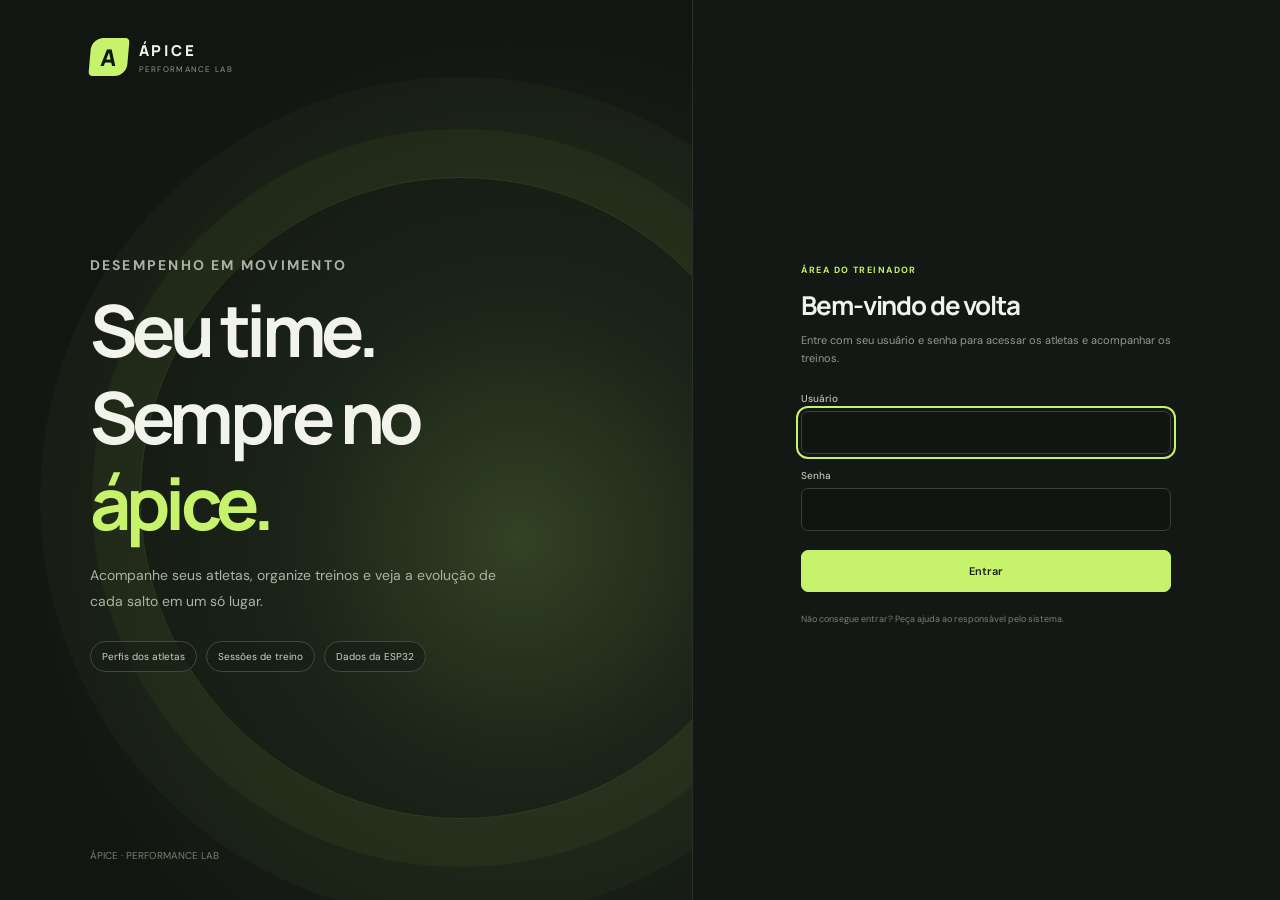
==== front-end/login.html @ beff0e87 "desenvolvimento do front end do projeto" ====
<!doctype html>
<html lang="pt-BR">
  <head>
    <meta charset="utf-8">
    <meta name="viewport" content="width=device-width, initial-scale=1">
    <meta name="theme-color" content="#101310">
    <meta name="description" content="Acesse a plataforma Ápice para acompanhar o desempenho dos atletas.">
    <title>Entrar — Ápice</title>
    <link rel="preconnect" href="https://fonts.googleapis.com">
    <link rel="preconnect" href="https://fonts.gstatic.com" crossorigin>
    <link href="https://fonts.googleapis.com/css2?family=DM+Sans:wght@400;500;600;700&family=Manrope:wght@400;500;600;700;800&display=swap" rel="stylesheet">
    <link rel="stylesheet" href="assets/css/styles.css">
    <script src="assets/js/login.js" defer></script>
  </head>
  <body>
    <main class="login-page">
      <section class="login-story" aria-label="Sobre a plataforma Ápice">
        <a class="brand" href="index.html" aria-label="Ápice"><span class="brand-mark" aria-hidden="true">A</span><span class="brand-copy"><strong>ÁPICE</strong><small>PERFORMANCE LAB</small></span></a>
        <div class="login-story-copy">
          <p class="eyebrow">DESEMPENHO EM MOVIMENTO</p>
          <h1>Seu time.<br>Sempre no <span>ápice.</span></h1>
          <p>Acompanhe seus atletas, organize treinos e veja a evolução de cada salto em um só lugar.</p>
          <div class="login-highlights"><span>Perfis dos atletas</span><span>Sessões de treino</span><span>Dados da ESP32</span></div>
        </div>
        <div class="login-footer">ÁPICE · PERFORMANCE LAB</div>
      </section>
      <section class="login-panel">
        <div class="login-card">
          <a class="brand login-mobile-brand" href="index.html" aria-label="Ápice"><span class="brand-mark" aria-hidden="true">A</span><span class="brand-copy"><strong>ÁPICE</strong><small>PERFORMANCE LAB</small></span></a>
          <p class="eyebrow">ÁREA DO TREINADOR</p>
          <h2>Bem-vindo de volta</h2>
          <p class="login-description">Entre com seu usuário e senha para acessar os atletas e acompanhar os treinos.</p>
          <form id="login-form" class="login-form">
            <div class="field"><label for="username">Usuário</label><input id="username" name="username" type="text" autocomplete="username" required autofocus></div>
            <div class="field"><label for="password">Senha</label><input id="password" name="password" type="password" autocomplete="current-password" required></div>
            <button id="login-submit" class="button primary" type="submit">Entrar</button>
          </form>
          <div id="login-message" class="login-message" role="alert" aria-live="assertive"></div>
          <p class="login-help">Não consegue entrar? Peça ajuda ao responsável pelo sistema.</p>
        </div>
      </section>
    </main>
  </body>
</html>
---- front-end/assets/css/styles.css ----
:root {
  color-scheme: dark;
  --bg: #101310;
  --panel: #171b17;
  --panel-soft: #1c211c;
  --panel-raised: #202620;
  --line: #2b322b;
  --text: #f2f4ec;
  --muted: #929a8d;
  --subtle: #626b60;
  --lime: #c6f36b;
  --lime-dark: #91bc3e;
  --orange: #f0a16a;
  --red: #f17f78;
  --green: #a8db72;
  font-family: "DM Sans", sans-serif;
  font-synthesis: none;
  text-rendering: optimizeLegibility;
}

* { box-sizing: border-box; }
body { margin: 0; min-width: 320px; min-height: 100vh; color: var(--text); background: var(--bg); }
button, input, select, textarea { font: inherit; }
button { color: inherit; }
button:focus-visible, a:focus-visible, input:focus-visible, select:focus-visible, textarea:focus-visible { outline: 2px solid var(--lime); outline-offset: 3px; }
.app-shell { min-height: 100vh; }
.sidebar { width: 244px; position: fixed; inset: 0 auto 0 0; z-index: 5; display: flex; flex-direction: column; padding: 27px 17px 17px; background: #141714; border-right: 1px solid #242a24; }
.brand { display: flex; align-items: center; gap: 11px; padding: 0 9px; color: inherit; text-decoration: none; }
.brand-mark { display: grid; width: 38px; height: 38px; place-items: center; color: #11160c; background: var(--lime); border-radius: 12px 4px 12px 4px; font-family: Manrope, sans-serif; font-size: 23px; font-weight: 800; transform: skew(-5deg); }
.brand-copy { display: grid; gap: 3px; }
.brand-copy strong { font: 800 15px Manrope, sans-serif; letter-spacing: .19em; }
.brand-copy small { color: var(--muted); font-size: 8px; letter-spacing: .16em; }
.nav-caption { margin: 49px 9px 13px; color: #626b60; font-size: 9px; font-weight: 700; letter-spacing: .17em; }
.main-nav { display: grid; gap: 5px; }
.nav-link { display: flex; align-items: center; gap: 12px; width: 100%; padding: 11px 11px; color: #aab1a4; border: 1px solid transparent; border-radius: 8px; background: transparent; text-align: left; font-size: 12px; text-decoration: none; cursor: pointer; transition: .18s ease; }
.nav-link:hover { color: var(--text); background: #1d221d; }
.nav-link.active { color: var(--lime); border-color: #333d2b; background: #22291e; }
.nav-icon { width: 18px; color: var(--muted); font-size: 17px; text-align: center; }
.nav-link.active .nav-icon { color: var(--lime); }
.nav-count { margin-left: auto; padding: 2px 7px; color: #aeb6a6; border-radius: 99px; background: #292f29; font-size: 10px; }
.nav-live-dot { width: 6px; height: 6px; margin-left: auto; border-radius: 50%; background: #6c7669; }
.nav-live-dot.live { background: var(--lime); box-shadow: 0 0 9px #c6f36b88; }
.sidebar-bottom { margin-top: auto; }
.device-card { padding: 13px; border: 1px solid #2c332b; border-radius: 10px; background: #191e19; }
.device-card-top { display: flex; align-items: center; justify-content: space-between; margin-bottom: 10px; }
.device-icon { display: grid; width: 27px; height: 27px; place-items: center; color: var(--lime); border-radius: 7px; background: #2b3524; font-size: 19px; }
.device-card strong { display: block; font-size: 11px; font-weight: 600; }
.device-card > span { display: block; margin-top: 4px; color: var(--muted); font-size: 10px; }
.status-dot { display: inline-block; width: 7px; height: 7px; flex: 0 0 7px; border-radius: 50%; background: #74806d; }
.status-dot.online { background: var(--lime); box-shadow: 0 0 8px #c6f36b77; }
.status-dot.error { background: var(--red); }
.text-button { display: flex; justify-content: space-between; width: 100%; margin-top: 12px; padding: 9px 0 0; color: #bdc5b5; border: 0; border-top: 1px solid #2c332b; background: transparent; font-size: 10px; cursor: pointer; }
.text-button:hover { color: var(--lime); }
.sidebar-foot { display: flex; justify-content: space-between; margin: 15px 5px 0; color: #596156; font-size: 9px; letter-spacing: .08em; }
.main-area { min-height: 100vh; margin-left: 244px; }
.topbar { display: flex; align-items: center; justify-content: space-between; height: 66px; padding: 0 38px; border-bottom: 1px solid #242a24; background: #121512; }
.breadcrumbs { display: flex; align-items: center; gap: 10px; font-size: 10px; }
.breadcrumbs > span:first-child { color: #747c70; font-size: 9px; letter-spacing: .16em; }
.crumb-separator { color: #535b50; }
.breadcrumbs strong { color: #dce1d6; font-weight: 500; }
.topbar-actions { display: flex; align-items: center; gap: 16px; }
.sync-label { display: flex; align-items: center; gap: 8px; color: var(--muted); font-size: 10px; }
.icon-button, .avatar-button { display: grid; place-items: center; border: 1px solid #303730; background: #1b201b; cursor: pointer; }
.icon-button { width: 30px; height: 30px; border-radius: 8px; color: #d0d7c8; font-size: 17px; }
.icon-button:hover { color: var(--lime); border-color: #657a45; }
.avatar-button { width: 30px; height: 30px; border-radius: 50%; color: #d9efae; background: #39472b; font-size: 11px; font-weight: 700; }
.page-content { max-width: 1500px; margin: 0 auto; padding: 33px 38px 55px; }
.page-heading { display: flex; align-items: flex-end; justify-content: space-between; gap: 20px; margin-bottom: 25px; }
.eyebrow { margin: 0 0 9px; color: var(--lime); font-size: 9px; font-weight: 700; letter-spacing: .16em; text-transform: uppercase; }
h1, h2, h3, p { margin-top: 0; }
h1 { margin-bottom: 7px; font: 700 clamp(23px, 3vw, 31px)/1.2 Manrope, sans-serif; letter-spacing: -.045em; }
.page-description { margin-bottom: 0; color: var(--muted); font-size: 12px; line-height: 1.6; }
.heading-actions { display: flex; align-items: center; gap: 8px; }
.button { display: inline-flex; align-items: center; justify-content: center; gap: 7px; min-height: 36px; padding: 0 13px; border: 1px solid #3a4337; border-radius: 7px; background: #202620; color: #d9dfd2; font-size: 11px; font-weight: 600; cursor: pointer; transition: .18s ease; white-space: nowrap; }
.button:hover { border-color: #61714e; background: #272f25; }
.button.primary { border-color: var(--lime); background: var(--lime); color: #1a2112; }
.button.primary:hover { border-color: #d6ff89; background: #d6ff89; }
.button.danger { color: var(--red); border-color: #553632; background: #2d211f; }
.button.ghost { color: #b5bdb0; background: transparent; border-color: #343c33; }
.button.small { min-height: 29px; padding: 0 9px; font-size: 10px; }
.metrics-grid { display: grid; grid-template-columns: repeat(4, minmax(0, 1fr)); gap: 12px; margin-bottom: 14px; }
.metric-card, .panel { border: 1px solid var(--line); border-radius: 10px; background: var(--panel); }
.metric-card { min-height: 117px; padding: 15px 16px; }
.metric-top { display: flex; align-items: center; justify-content: space-between; color: #aab2a4; font-size: 10px; }
.metric-icon { display: grid; width: 26px; height: 26px; place-items: center; border-radius: 7px; color: var(--lime); background: #293322; font-size: 15px; }
.metric-value { display: flex; align-items: baseline; gap: 6px; margin-top: 13px; font: 700 25px Manrope, sans-serif; letter-spacing: -.05em; }
.metric-value small { color: var(--muted); font: 500 10px "DM Sans", sans-serif; letter-spacing: 0; }
.metric-note { margin-top: 3px; color: #778171; font-size: 9px; }
.dashboard-grid { display: grid; grid-template-columns: minmax(0, 1.55fr) minmax(260px, .9fr); gap: 14px; }
.panel { overflow: hidden; }
.panel-header { display: flex; align-items: center; justify-content: space-between; gap: 12px; min-height: 57px; padding: 0 17px; border-bottom: 1px solid #2b322b; }
.panel-title { margin: 0; font: 600 12px Manrope, sans-serif; }
.panel-subtitle { margin: 4px 0 0; color: var(--muted); font-size: 9px; }
.panel-body { padding: 15px 17px; }
.chart-summary { display: flex; align-items: baseline; gap: 7px; padding: 14px 17px 0; }
.chart-summary strong { font: 700 22px Manrope, sans-serif; }
.chart-summary span { color: var(--muted); font-size: 10px; }
.chart-wrap { height: 204px; padding: 3px 12px 12px; }
.chart-wrap svg { width: 100%; height: 100%; overflow: visible; }
.chart-gridline { stroke: #303830; stroke-width: 1; stroke-dasharray: 3 5; }
.chart-label { fill: #788172; font: 9px "DM Sans", sans-serif; }
.chart-line { fill: none; stroke: var(--lime); stroke-width: 2.4; stroke-linecap: round; stroke-linejoin: round; }
.chart-area { fill: url(#chart-fill); }
.chart-point { fill: var(--lime); stroke: #1b2217; stroke-width: 2; }
.chart-empty { display: grid; height: 100%; place-items: center; color: var(--muted); font-size: 11px; }
.recent-list { display: grid; }
.recent-item { display: grid; grid-template-columns: 33px 1fr auto; align-items: center; gap: 10px; padding: 12px 0; border-bottom: 1px solid #282e28; }
.recent-item:last-child { border-bottom: 0; }
.recent-mark { display: grid; width: 31px; height: 31px; place-items: center; color: var(--lime); border-radius: 8px; background: #293322; font-size: 14px; }
.recent-name { overflow: hidden; color: #e3e8dc; font-size: 10px; font-weight: 600; text-overflow: ellipsis; white-space: nowrap; }
.recent-meta { margin-top: 4px; color: var(--muted); font-size: 9px; }
.recent-score { color: var(--lime); font: 600 11px Manrope, sans-serif; white-space: nowrap; }
.section-row { display: flex; align-items: center; justify-content: space-between; margin: 24px 0 12px; }
.section-row h2 { margin: 0; font: 600 14px Manrope, sans-serif; }
.section-row a, .inline-link { color: var(--lime); font-size: 10px; text-decoration: none; cursor: pointer; }
.athlete-cards { display: grid; grid-template-columns: repeat(3, minmax(0, 1fr)); gap: 12px; }
.athlete-card { display: block; padding: 14px; color: inherit; border: 1px solid var(--line); border-radius: 9px; background: var(--panel); cursor: pointer; text-decoration: none; transition: .18s ease; }
.athlete-card:hover { border-color: #566846; transform: translateY(-2px); }
.athlete-card-top { display: flex; align-items: center; gap: 10px; }
.athlete-avatar { display: grid; width: 35px; height: 35px; flex: 0 0 35px; place-items: center; border-radius: 50%; color: #d5eca6; background: #36452c; font: 700 12px Manrope, sans-serif; }
.athlete-name { overflow: hidden; margin: 0; font-size: 11px; font-weight: 600; text-overflow: ellipsis; white-space: nowrap; }
.athlete-meta { margin: 4px 0 0; color: var(--muted); font-size: 9px; }
.athlete-stats { display: flex; justify-content: space-between; margin-top: 14px; padding-top: 12px; border-top: 1px solid #2b322b; color: var(--muted); font-size: 9px; }
.athlete-stats strong { color: #e2e8da; font-size: 10px; font-weight: 600; }
.table-tools { display: flex; align-items: center; gap: 8px; }
.search-input, .select-input { min-height: 34px; padding: 0 10px; color: var(--text); border: 1px solid #343c33; border-radius: 7px; background: #1a1f1a; font-size: 10px; }
.search-input { width: 190px; }
.select-input { max-width: 190px; }
.table-wrap { overflow-x: auto; }
table { width: 100%; border-collapse: collapse; text-align: left; }
th { padding: 11px 14px; color: #778171; border-bottom: 1px solid #303730; font-size: 9px; font-weight: 600; letter-spacing: .05em; text-transform: uppercase; white-space: nowrap; }
td { padding: 12px 14px; color: #d8ded1; border-bottom: 1px solid #282e28; font-size: 10px; vertical-align: middle; }
tbody tr:last-child td { border-bottom: 0; }
tbody tr:hover { background: #1b201b; }
.table-name { display: flex; align-items: center; gap: 9px; min-width: 155px; }
.table-avatar { display: grid; width: 27px; height: 27px; flex: 0 0 27px; place-items: center; border-radius: 50%; color: #d5eca6; background: #36452c; font-size: 9px; font-weight: 700; }
.table-secondary { margin-top: 3px; color: var(--muted); font-size: 9px; }
.table-actions { display: flex; gap: 5px; }
.empty-state { display: grid; min-height: 165px; place-items: center; padding: 28px; color: var(--muted); text-align: center; font-size: 11px; }
.empty-state strong { display: block; margin-bottom: 6px; color: #dce2d6; font: 600 13px Manrope, sans-serif; }
.empty-state > div { max-width: 320px; line-height: 1.65; }
.capture-badge, .state-badge { display: inline-flex; align-items: center; gap: 6px; padding: 5px 7px; border-radius: 99px; font-size: 9px; white-space: nowrap; }
.capture-badge { color: #d4eaa9; background: #283323; }
.state-badge { color: #d4eaa9; background: #283323; }
.capture-badge .status-dot { width: 5px; height: 5px; flex-basis: 5px; background: var(--lime); }
.profile-hero { display: flex; align-items: center; gap: 15px; padding: 19px; border: 1px solid var(--line); border-radius: 10px; background: radial-gradient(ellipse at 0 0, #2a3524 0, #191e19 48%); }
.profile-hero .athlete-avatar { width: 54px; height: 54px; flex-basis: 54px; font-size: 17px; }
.profile-info { flex: 1; min-width: 0; }
.profile-info h2 { margin: 0 0 5px; font: 700 18px Manrope, sans-serif; }
.profile-info p { margin: 0; color: var(--muted); font-size: 10px; }
.profile-facts { display: flex; gap: 18px; margin-left: auto; }
.profile-fact { display: grid; gap: 5px; }
.profile-fact span { color: var(--muted); font-size: 9px; }
.profile-fact strong { font-size: 11px; font-weight: 600; }
.profile-metrics { margin-top: 13px; }
.modal { width: min(500px, calc(100vw - 28px)); max-width: none; max-height: min(90vh, 760px); padding: 0; overflow: auto; color: var(--text); border: 1px solid #394238; border-radius: 12px; background: #171c17; box-shadow: 0 24px 80px #000a; }
.modal::backdrop { background: #070a07bb; backdrop-filter: blur(4px); }
.modal form { margin: 0; }
.modal-head { display: flex; align-items: flex-start; justify-content: space-between; gap: 16px; padding: 19px 21px 15px; border-bottom: 1px solid #2b322b; }
.modal-head h2 { margin: 0 0 5px; font: 650 16px Manrope, sans-serif; }
.modal-head p { margin: 0; color: var(--muted); font-size: 10px; line-height: 1.5; }
.modal-close { display: grid; width: 27px; height: 27px; flex: 0 0 27px; place-items: center; color: var(--muted); border: 1px solid #343c33; border-radius: 7px; background: transparent; cursor: pointer; }
.modal-fields { display: grid; grid-template-columns: 1fr 1fr; gap: 12px; padding: 17px 21px; }
.field { display: grid; gap: 6px; }
.field.full { grid-column: 1 / -1; }
.field label { color: #bbc3b5; font-size: 10px; font-weight: 500; }
.field input, .field select, .field textarea { width: 100%; min-height: 36px; padding: 8px 10px; color: var(--text); border: 1px solid #394138; border-radius: 7px; background: #111511; font-size: 11px; }
.field textarea { min-height: 73px; resize: vertical; }
.field-hint { color: #798273; font-size: 9px; line-height: 1.45; }
.modal-actions { display: flex; justify-content: flex-end; gap: 8px; padding: 13px 21px 17px; border-top: 1px solid #2b322b; }
.notice-region:empty { display: none; }
.notice { display: flex; justify-content: space-between; gap: 15px; margin-bottom: 16px; padding: 11px 13px; border: 1px solid #59483a; border-radius: 8px; background: #2a211a; color: #f1c39d; font-size: 10px; line-height: 1.5; }
.notice button { flex: 0 0 auto; padding: 0; color: #f3c49f; border: 0; background: transparent; cursor: pointer; font-size: 10px; text-decoration: underline; }
.toast-region { position: fixed; right: 22px; bottom: 20px; z-index: 20; display: grid; gap: 8px; }
.toast { max-width: min(380px, calc(100vw - 36px)); padding: 12px 15px; color: #ecf4e2; border: 1px solid #46583a; border-radius: 8px; background: #20291b; box-shadow: 0 8px 30px #0007; font-size: 11px; animation: toast-in .2s ease-out; }
.toast.error { color: #ffd1cd; border-color: #68413d; background: #30201f; }
@keyframes toast-in { from { opacity: 0; transform: translateY(8px); } to { opacity: 1; transform: translateY(0); } }
.loading { display: flex; align-items: center; gap: 9px; min-height: 150px; justify-content: center; color: var(--muted); font-size: 11px; }
.loading::before { width: 12px; height: 12px; border: 2px solid #47513f; border-top-color: var(--lime); border-radius: 50%; content: ""; animation: spin .7s linear infinite; }
@keyframes spin { to { transform: rotate(360deg); } }
.muted { color: var(--muted); }
.login-page { display: grid; min-height: 100vh; grid-template-columns: minmax(0, 1fr) minmax(360px, .85fr); background: var(--bg); }
.login-story { position: relative; display: flex; min-height: 100vh; flex-direction: column; justify-content: space-between; overflow: hidden; padding: 38px clamp(30px, 7vw, 100px); background: radial-gradient(ellipse at 75% 60%, #334124 0, #1b2418 31%, #121612 69%); }
.login-story::after { position: absolute; right: -90px; bottom: 9%; width: min(54vw, 640px); aspect-ratio: 1; border: 1px solid #c6f36b20; border-radius: 50%; box-shadow: 0 0 0 48px #c6f36b0a, 0 0 0 100px #c6f36b07; content: ""; pointer-events: none; }
.login-story .brand { position: relative; z-index: 1; padding: 0; }
.login-story-copy { position: relative; z-index: 1; max-width: 560px; margin: auto 0; padding: 60px 0; }
.login-story-copy h1 { max-width: 540px; margin-bottom: 17px; font-size: clamp(38px, 6vw, 72px); letter-spacing: -.065em; }
.login-story-copy h1 span { color: var(--lime); }
.login-story-copy p { max-width: 410px; color: #abb3a4; font-size: 14px; line-height: 1.8; }
.login-highlights { display: flex; flex-wrap: wrap; gap: 9px; margin-top: 27px; }
.login-highlights span { padding: 8px 11px; color: #cbd3c3; border: 1px solid #414b39; border-radius: 99px; background: #171e16a8; font-size: 10px; }
.login-footer { position: relative; z-index: 1; color: #75806e; font-size: 10px; }
.login-panel { display: grid; min-height: 100vh; place-items: center; padding: 36px; border-left: 1px solid #293029; background: #141814; }
.login-card { width: min(100%, 370px); }
.login-mobile-brand { display: none; margin-bottom: 44px; }
.login-card .eyebrow { margin-bottom: 11px; }
.login-card h2 { margin-bottom: 8px; font: 700 26px Manrope, sans-serif; letter-spacing: -.045em; }
.login-description { margin-bottom: 25px; color: var(--muted); font-size: 11px; line-height: 1.65; }
.login-form { display: grid; gap: 15px; }
.login-form .field input { min-height: 43px; font-size: 12px; }
.login-form .button { min-height: 42px; margin-top: 4px; }
.login-message { display: none; margin-top: 15px; padding: 11px 12px; border: 1px solid #68413d; border-radius: 7px; background: #30201f; color: #ffd1cd; font-size: 10px; line-height: 1.55; }
.login-message.visible { display: block; }
.login-help { margin-top: 20px; color: #788272; font-size: 9px; line-height: 1.6; }
@media (max-width: 760px) {
  .login-page { grid-template-columns: 1fr; }
  .login-story { display: none; }
  .login-panel { min-height: 100vh; padding: 30px 24px; border-left: 0; }
  .login-mobile-brand { display: flex; }
}

@media (max-width: 1000px) {
  .sidebar { width: 205px; }
  .main-area { margin-left: 205px; }
  .topbar { padding: 0 25px; }
  .page-content { padding: 28px 25px 45px; }
  .metrics-grid { grid-template-columns: repeat(2, minmax(0, 1fr)); }
  .dashboard-grid { grid-template-columns: minmax(0, 1.2fr) minmax(230px, .8fr); }
  .athlete-cards { grid-template-columns: repeat(2, minmax(0, 1fr)); }
}
@media (max-width: 760px) {
  .sidebar { position: static; width: auto; height: auto; padding: 13px 15px 9px; border-right: 0; border-bottom: 1px solid #242a24; }
  .brand { padding: 0 3px; }
  .brand-mark { width: 33px; height: 33px; font-size: 20px; }
  .nav-caption, .sidebar-bottom { display: none; }
  .main-nav { display: flex; gap: 3px; margin-top: 13px; overflow-x: auto; scrollbar-width: none; }
  .main-nav::-webkit-scrollbar { display: none; }
  .nav-link { width: auto; flex: 0 0 auto; gap: 7px; padding: 8px 10px; font-size: 10px; }
  .nav-icon { width: auto; font-size: 14px; }
  .nav-count, .nav-live-dot { display: none; }
  .main-area { margin-left: 0; }
  .topbar { height: 50px; padding: 0 16px; }
  .topbar-actions { gap: 10px; }
  .sync-label { font-size: 9px; }
  .page-content { padding: 24px 16px 35px; }
  .dashboard-grid { grid-template-columns: 1fr; }
  .page-heading { align-items: flex-start; flex-direction: column; gap: 13px; }
  .heading-actions { flex-wrap: wrap; }
  .profile-hero { align-items: flex-start; flex-wrap: wrap; }
  .profile-facts { width: 100%; margin-left: 69px; }
}
@media (max-width: 480px) {
  .metrics-grid { gap: 8px; }
  .metric-card { min-height: 108px; padding: 12px; }
  .metric-value { font-size: 22px; }
  .athlete-cards { grid-template-columns: 1fr; }
  .table-tools { align-items: stretch; flex-direction: column; width: 100%; }
  .search-input, .select-input { width: 100%; max-width: none; }
  .page-heading .heading-actions { width: 100%; }
  .modal-fields { grid-template-columns: 1fr; }
  .field.full { grid-column: auto; }
  .profile-facts { gap: 12px; margin-left: 0; }
}
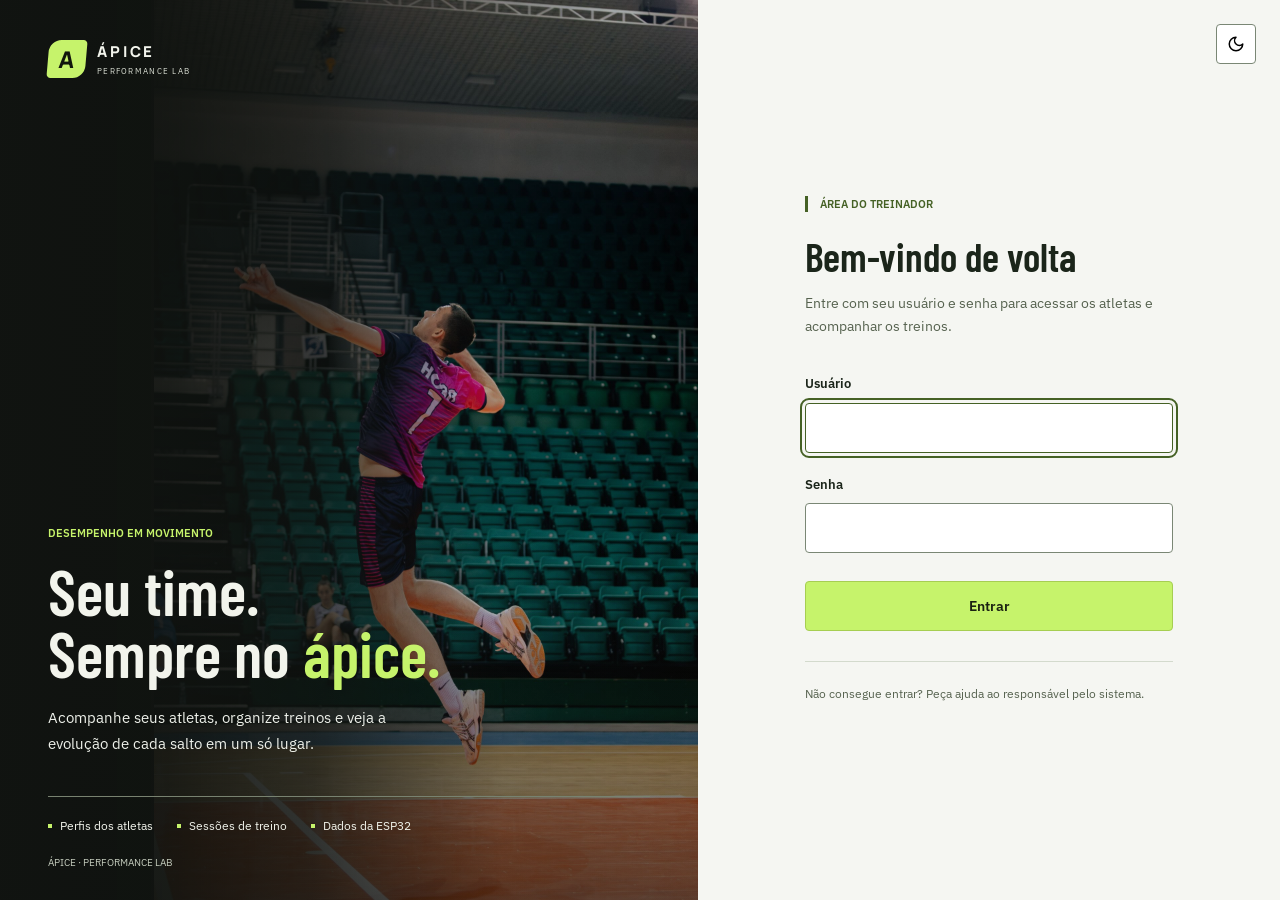
==== commit cf49d6aa: "alterações no visual do site e modo claro/escuro" ====
--- a/front-end/login.html
+++ b/front-end/login.html
@@ -8,30 +8,35 @@
     <title>Entrar — Ápice</title>
     <link rel="preconnect" href="https://fonts.googleapis.com">
     <link rel="preconnect" href="https://fonts.gstatic.com" crossorigin>
-    <link href="https://fonts.googleapis.com/css2?family=DM+Sans:wght@400;500;600;700&family=Manrope:wght@400;500;600;700;800&display=swap" rel="stylesheet">
+    <link href="https://fonts.googleapis.com/css2?family=Barlow+Condensed:wght@500;600;700&family=IBM+Plex+Sans:wght@400;500;600;700&family=Manrope:wght@800&display=swap" rel="stylesheet">
+    <script src="assets/js/theme.js"></script>
     <link rel="stylesheet" href="assets/css/styles.css">
     <script src="assets/js/login.js" defer></script>
   </head>
   <body>
     <main class="login-page">
       <section class="login-story" aria-label="Sobre a plataforma Ápice">
+        <img class="login-photo" src="assets/images/treino-volei.jpg" alt="" fetchpriority="high" width="1800" height="2700">
         <a class="brand" href="index.html" aria-label="Ápice"><span class="brand-mark" aria-hidden="true">A</span><span class="brand-copy"><strong>ÁPICE</strong><small>PERFORMANCE LAB</small></span></a>
         <div class="login-story-copy">
           <p class="eyebrow">DESEMPENHO EM MOVIMENTO</p>
           <h1>Seu time.<br>Sempre no <span>ápice.</span></h1>
           <p>Acompanhe seus atletas, organize treinos e veja a evolução de cada salto em um só lugar.</p>
-          <div class="login-highlights"><span>Perfis dos atletas</span><span>Sessões de treino</span><span>Dados da ESP32</span></div>
         </div>
-        <div class="login-footer">ÁPICE · PERFORMANCE LAB</div>
+        <footer class="login-story-footer">
+          <ul class="login-highlights" aria-label="Recursos da plataforma">
+            <li>Perfis dos atletas</li><li>Sessões de treino</li><li>Dados da ESP32</li>
+          </ul>
+          <p class="login-footer">ÁPICE · PERFORMANCE LAB</p>
+        </footer>
       </section>
-      <section class="login-panel">
+      <section class="login-panel" aria-labelledby="login-heading">
         <div class="login-card">
-          <a class="brand login-mobile-brand" href="index.html" aria-label="Ápice"><span class="brand-mark" aria-hidden="true">A</span><span class="brand-copy"><strong>ÁPICE</strong><small>PERFORMANCE LAB</small></span></a>
           <p class="eyebrow">ÁREA DO TREINADOR</p>
-          <h2>Bem-vindo de volta</h2>
+          <h2 id="login-heading">Bem-vindo de volta</h2>
           <p class="login-description">Entre com seu usuário e senha para acessar os atletas e acompanhar os treinos.</p>
-          <form id="login-form" class="login-form">
-            <div class="field"><label for="username">Usuário</label><input id="username" name="username" type="text" autocomplete="username" required autofocus></div>
+          <form id="login-form" class="login-form" aria-describedby="login-message">
+            <div class="field"><label for="username">Usuário</label><input id="username" name="username" type="text" autocomplete="username" autocapitalize="none" spellcheck="false" required autofocus></div>
             <div class="field"><label for="password">Senha</label><input id="password" name="password" type="password" autocomplete="current-password" required></div>
             <button id="login-submit" class="button primary" type="submit">Entrar</button>
           </form>
--- a/front-end/assets/css/styles.css
+++ b/front-end/assets/css/styles.css
@@ -1,253 +1,398 @@
 :root {
+  color-scheme: light;
+  --bg: #f5f6f2;
+  --panel: #ffffff;
+  --panel-soft: #edf1e7;
+  --panel-raised: #ffffff;
+  --line: #d3dacd;
+  --text: #1b251a;
+  --muted: #56624f;
+  --subtle: #64705d;
+  --lime: #c6f36b;
+  --lime-dark: #456125;
+  --orange: #925025;
+  --red: #a23429;
+  --green: #416526;
+  --control-border: #7a8775;
+  --hover: #edf2e5;
+  --active: #dce8cc;
+  --disabled-bg: #e2e8da;
+  --disabled-text: #536049;
+  --disabled-border: #b9c4b0;
+  --danger-bg: #fff5f2;
+  --danger-hover: #ffe5df;
+  --danger-border: #c58a80;
+  --warning-bg: #faeee1;
+  --chart-fill: #eaf3dd;
+  --font-ui: "IBM Plex Sans", sans-serif;
+  --font-display: "Barlow Condensed", sans-serif;
+  --radius: 4px;
+  --motion: 160ms ease;
+  font-family: var(--font-ui);
+  font-size: 14px;
+  line-height: 1.5;
+  font-synthesis: none;
+  text-rendering: optimizeLegibility;
+}
+
+:root[data-theme="dark"] {
   color-scheme: dark;
   --bg: #101310;
-  --panel: #171b17;
-  --panel-soft: #1c211c;
-  --panel-raised: #202620;
-  --line: #2b322b;
+  --panel: #181e18;
+  --panel-soft: #20291e;
+  --panel-raised: #222a20;
+  --line: #394235;
   --text: #f2f4ec;
-  --muted: #929a8d;
-  --subtle: #626b60;
-  --lime: #c6f36b;
-  --lime-dark: #91bc3e;
-  --orange: #f0a16a;
-  --red: #f17f78;
-  --green: #a8db72;
-  font-family: "DM Sans", sans-serif;
-  font-synthesis: none;
-  text-rendering: optimizeLegibility;
+  --muted: #b4bfab;
+  --subtle: #9caa92;
+  --lime-dark: #c6f36b;
+  --orange: #f1c39d;
+  --red: #ffaca2;
+  --green: #c6f36b;
+  --control-border: #78856f;
+  --hover: #2a3524;
+  --active: #34402c;
+  --disabled-bg: #293324;
+  --disabled-text: #a9b6a0;
+  --disabled-border: #536049;
+  --danger-bg: #32211e;
+  --danger-hover: #452925;
+  --danger-border: #a46257;
+  --warning-bg: #30261e;
+  --chart-fill: #293c20;
 }
 
 * { box-sizing: border-box; }
 body { margin: 0; min-width: 320px; min-height: 100vh; color: var(--text); background: var(--bg); }
+:root.theme-changing *, :root.theme-changing *::before, :root.theme-changing *::after { transition: none !important; }
 button, input, select, textarea { font: inherit; }
 button { color: inherit; }
-button:focus-visible, a:focus-visible, input:focus-visible, select:focus-visible, textarea:focus-visible { outline: 2px solid var(--lime); outline-offset: 3px; }
+button:focus-visible, a:focus-visible, input:focus-visible, select:focus-visible, textarea:focus-visible { outline: 3px solid var(--lime-dark); outline-offset: 3px; }
+button:disabled { color: var(--disabled-text); border-color: var(--disabled-border); background: var(--disabled-bg); cursor: wait; }
 .app-shell { min-height: 100vh; }
-.sidebar { width: 244px; position: fixed; inset: 0 auto 0 0; z-index: 5; display: flex; flex-direction: column; padding: 27px 17px 17px; background: #141714; border-right: 1px solid #242a24; }
-.brand { display: flex; align-items: center; gap: 11px; padding: 0 9px; color: inherit; text-decoration: none; }
+.sidebar { width: 236px; position: fixed; inset: 0 auto 0 0; z-index: 5; display: flex; flex-direction: column; padding: 32px 20px 22px; overflow-y: auto; background: #101310; color: #f2f4ec; color-scheme: dark; }
+.brand { display: flex; align-items: center; gap: 11px; color: inherit; text-decoration: none; }
 .brand-mark { display: grid; width: 38px; height: 38px; place-items: center; color: #11160c; background: var(--lime); border-radius: 12px 4px 12px 4px; font-family: Manrope, sans-serif; font-size: 23px; font-weight: 800; transform: skew(-5deg); }
 .brand-copy { display: grid; gap: 3px; }
 .brand-copy strong { font: 800 15px Manrope, sans-serif; letter-spacing: .19em; }
-.brand-copy small { color: var(--muted); font-size: 8px; letter-spacing: .16em; }
-.nav-caption { margin: 49px 9px 13px; color: #626b60; font-size: 9px; font-weight: 700; letter-spacing: .17em; }
-.main-nav { display: grid; gap: 5px; }
-.nav-link { display: flex; align-items: center; gap: 12px; width: 100%; padding: 11px 11px; color: #aab1a4; border: 1px solid transparent; border-radius: 8px; background: transparent; text-align: left; font-size: 12px; text-decoration: none; cursor: pointer; transition: .18s ease; }
-.nav-link:hover { color: var(--text); background: #1d221d; }
-.nav-link.active { color: var(--lime); border-color: #333d2b; background: #22291e; }
-.nav-icon { width: 18px; color: var(--muted); font-size: 17px; text-align: center; }
-.nav-link.active .nav-icon { color: var(--lime); }
-.nav-count { margin-left: auto; padding: 2px 7px; color: #aeb6a6; border-radius: 99px; background: #292f29; font-size: 10px; }
-.nav-live-dot { width: 6px; height: 6px; margin-left: auto; border-radius: 50%; background: #6c7669; }
-.nav-live-dot.live { background: var(--lime); box-shadow: 0 0 9px #c6f36b88; }
-.sidebar-bottom { margin-top: auto; }
-.device-card { padding: 13px; border: 1px solid #2c332b; border-radius: 10px; background: #191e19; }
-.device-card-top { display: flex; align-items: center; justify-content: space-between; margin-bottom: 10px; }
-.device-icon { display: grid; width: 27px; height: 27px; place-items: center; color: var(--lime); border-radius: 7px; background: #2b3524; font-size: 19px; }
-.device-card strong { display: block; font-size: 11px; font-weight: 600; }
-.device-card > span { display: block; margin-top: 4px; color: var(--muted); font-size: 10px; }
-.status-dot { display: inline-block; width: 7px; height: 7px; flex: 0 0 7px; border-radius: 50%; background: #74806d; }
-.status-dot.online { background: var(--lime); box-shadow: 0 0 8px #c6f36b77; }
+.brand-copy small { color: #b8c2b0; font-size: 8px; letter-spacing: .16em; }
+.sidebar a:focus-visible { outline-color: var(--lime); }
+.nav-caption { margin: 48px 12px 14px; color: #a8b39f; font-size: 10px; font-weight: 500; }
+.main-nav { display: grid; gap: 6px; }
+.nav-link { display: flex; align-items: center; gap: 12px; min-width: 0; min-height: 46px; padding: 11px 12px; color: #c6cebf; border-left: 2px solid transparent; border-radius: 0; background: transparent; text-align: left; font-size: 13px; text-decoration: none; cursor: pointer; transition: color var(--motion), background-color var(--motion); }
+.nav-link:hover { color: #f2f4ec; background: #20281c; }
+.nav-link.active { color: var(--lime); border-left-color: var(--lime); background: #252e1c; }
+.nav-icon { width: 20px; flex: 0 0 20px; font-size: 20px; line-height: 1; text-align: center; }
+.nav-count { min-width: 24px; margin-left: auto; padding: 2px 6px; color: #e2e9d9; border-radius: 3px; background: #333e2b; font-size: 11px; text-align: center; }
+.nav-live-dot { width: 6px; height: 6px; margin-left: auto; border-radius: 50%; background: #9ca991; }
+.nav-live-dot.live { background: var(--lime); }
+.sidebar-bottom { margin-top: auto; padding-top: 48px; }
+.device-card { padding: 20px 0 0; border-top: 1px solid #424b3b; }
+.device-card-top { display: flex; align-items: center; justify-content: space-between; margin-bottom: 12px; }
+.device-icon { display: grid; width: 30px; height: 30px; place-items: center; color: var(--lime); font-size: 24px; }
+.device-card strong { display: block; font-size: 12px; font-weight: 500; }
+.device-card > span { display: block; margin-top: 6px; color: #bac4b2; font-size: 11px; }
+.status-dot { display: inline-block; width: 7px; height: 7px; flex: 0 0 7px; border-radius: 50%; background: #68785b; }
+.status-dot.online { background: var(--green); }
 .status-dot.error { background: var(--red); }
-.text-button { display: flex; justify-content: space-between; width: 100%; margin-top: 12px; padding: 9px 0 0; color: #bdc5b5; border: 0; border-top: 1px solid #2c332b; background: transparent; font-size: 10px; cursor: pointer; }
+.sidebar .status-dot.online { background: var(--lime); }
+.sidebar .status-dot.error { background: #f19b8f; }
+.text-button { display: flex; justify-content: space-between; width: 100%; margin-top: 14px; padding: 12px 0 0; color: #d0d9c7; border: 0; border-top: 1px solid #424b3b; background: transparent; font-size: 12px; cursor: pointer; }
 .text-button:hover { color: var(--lime); }
-.sidebar-foot { display: flex; justify-content: space-between; margin: 15px 5px 0; color: #596156; font-size: 9px; letter-spacing: .08em; }
-.main-area { min-height: 100vh; margin-left: 244px; }
-.topbar { display: flex; align-items: center; justify-content: space-between; height: 66px; padding: 0 38px; border-bottom: 1px solid #242a24; background: #121512; }
-.breadcrumbs { display: flex; align-items: center; gap: 10px; font-size: 10px; }
-.breadcrumbs > span:first-child { color: #747c70; font-size: 9px; letter-spacing: .16em; }
-.crumb-separator { color: #535b50; }
-.breadcrumbs strong { color: #dce1d6; font-weight: 500; }
-.topbar-actions { display: flex; align-items: center; gap: 16px; }
-.sync-label { display: flex; align-items: center; gap: 8px; color: var(--muted); font-size: 10px; }
-.icon-button, .avatar-button { display: grid; place-items: center; border: 1px solid #303730; background: #1b201b; cursor: pointer; }
-.icon-button { width: 30px; height: 30px; border-radius: 8px; color: #d0d7c8; font-size: 17px; }
-.icon-button:hover { color: var(--lime); border-color: #657a45; }
-.avatar-button { width: 30px; height: 30px; border-radius: 50%; color: #d9efae; background: #39472b; font-size: 11px; font-weight: 700; }
-.page-content { max-width: 1500px; margin: 0 auto; padding: 33px 38px 55px; }
-.page-heading { display: flex; align-items: flex-end; justify-content: space-between; gap: 20px; margin-bottom: 25px; }
-.eyebrow { margin: 0 0 9px; color: var(--lime); font-size: 9px; font-weight: 700; letter-spacing: .16em; text-transform: uppercase; }
+.sidebar-foot { display: flex; justify-content: space-between; margin-top: 28px; color: #a8b39f; font-size: 10px; }
+.main-area { min-width: 0; min-height: 100vh; margin-left: 236px; }
+.topbar { display: flex; align-items: center; justify-content: space-between; gap: 16px; min-height: 72px; padding: 14px 40px; border-bottom: 1px solid var(--line); background: var(--panel); }
+.breadcrumbs { display: flex; align-items: center; gap: 12px; font-size: 13px; }
+.breadcrumbs > span:first-child { color: var(--muted); font-size: 11px; }
+.crumb-separator { color: var(--subtle); }
+.breadcrumbs strong { font-weight: 500; }
+.topbar-actions { display: flex; align-items: center; gap: 14px; }
+.sync-label { display: flex; align-items: center; gap: 8px; color: var(--muted); font-size: 12px; }
+.icon-button, .avatar-button { display: grid; place-items: center; border: 1px solid var(--control-border); background: transparent; cursor: pointer; transition: border-color var(--motion), background-color var(--motion); }
+.icon-button { width: 40px; height: 40px; flex: 0 0 40px; border-radius: var(--radius); color: var(--text); font-size: 22px; }
+.icon-button:hover { border-color: var(--lime-dark); background: var(--panel-soft); }
+.theme-toggle { background: var(--panel-raised); }
+.theme-icon { display: block; width: 18px; height: 18px; pointer-events: none; }
+.theme-icon-sun { display: none; }
+:root[data-theme="dark"] .theme-icon { filter: invert(1); }
+:root[data-theme="dark"] .theme-icon-sun { display: block; }
+:root[data-theme="dark"] .theme-icon-moon { display: none; }
+.login-theme-toggle { position: absolute; top: 24px; right: 24px; z-index: 6; }
+.avatar-button { width: 40px; height: 40px; border-radius: 50%; color: var(--lime-dark); background: var(--panel-soft); font-size: 12px; font-weight: 600; }
+.page-content { max-width: 1520px; min-width: 0; margin: 0 auto; padding: 38px 40px 56px; }
+.page-heading { display: flex; align-items: flex-end; justify-content: space-between; gap: 24px; margin-bottom: 32px; }
+.page-heading > div:first-child { min-width: 0; }
+.eyebrow { margin: 0 0 10px; color: var(--lime-dark); font-size: 11px; font-weight: 600; letter-spacing: 0; text-transform: uppercase; }
 h1, h2, h3, p { margin-top: 0; }
-h1 { margin-bottom: 7px; font: 700 clamp(23px, 3vw, 31px)/1.2 Manrope, sans-serif; letter-spacing: -.045em; }
-.page-description { margin-bottom: 0; color: var(--muted); font-size: 12px; line-height: 1.6; }
-.heading-actions { display: flex; align-items: center; gap: 8px; }
-.button { display: inline-flex; align-items: center; justify-content: center; gap: 7px; min-height: 36px; padding: 0 13px; border: 1px solid #3a4337; border-radius: 7px; background: #202620; color: #d9dfd2; font-size: 11px; font-weight: 600; cursor: pointer; transition: .18s ease; white-space: nowrap; }
-.button:hover { border-color: #61714e; background: #272f25; }
+h1 { margin-bottom: 10px; font: 600 38px/1.12 var(--font-display); letter-spacing: 0; overflow-wrap: anywhere; }
+.page-description { max-width: 600px; margin-bottom: 0; color: var(--muted); font-size: 13px; line-height: 1.7; }
+.heading-actions { display: flex; flex-wrap: wrap; align-items: center; justify-content: flex-end; gap: 10px; flex-shrink: 0; }
+.button { display: inline-flex; align-items: center; justify-content: center; gap: 8px; min-height: 42px; padding: 9px 16px; border: 1px solid var(--control-border); border-radius: var(--radius); background: var(--panel); color: var(--text); font-size: 13px; font-weight: 500; line-height: 1.4; text-align: center; text-decoration: none; cursor: pointer; transition: border-color var(--motion), background-color var(--motion), color var(--motion); }
+.button:hover { border-color: var(--lime-dark); background: var(--hover); }
+.button:active { background: var(--active); }
 .button.primary { border-color: var(--lime); background: var(--lime); color: #1a2112; }
-.button.primary:hover { border-color: #d6ff89; background: #d6ff89; }
-.button.danger { color: var(--red); border-color: #553632; background: #2d211f; }
-.button.ghost { color: #b5bdb0; background: transparent; border-color: #343c33; }
-.button.small { min-height: 29px; padding: 0 9px; font-size: 10px; }
-.metrics-grid { display: grid; grid-template-columns: repeat(4, minmax(0, 1fr)); gap: 12px; margin-bottom: 14px; }
-.metric-card, .panel { border: 1px solid var(--line); border-radius: 10px; background: var(--panel); }
-.metric-card { min-height: 117px; padding: 15px 16px; }
-.metric-top { display: flex; align-items: center; justify-content: space-between; color: #aab2a4; font-size: 10px; }
-.metric-icon { display: grid; width: 26px; height: 26px; place-items: center; border-radius: 7px; color: var(--lime); background: #293322; font-size: 15px; }
-.metric-value { display: flex; align-items: baseline; gap: 6px; margin-top: 13px; font: 700 25px Manrope, sans-serif; letter-spacing: -.05em; }
-.metric-value small { color: var(--muted); font: 500 10px "DM Sans", sans-serif; letter-spacing: 0; }
-.metric-note { margin-top: 3px; color: #778171; font-size: 9px; }
-.dashboard-grid { display: grid; grid-template-columns: minmax(0, 1.55fr) minmax(260px, .9fr); gap: 14px; }
-.panel { overflow: hidden; }
-.panel-header { display: flex; align-items: center; justify-content: space-between; gap: 12px; min-height: 57px; padding: 0 17px; border-bottom: 1px solid #2b322b; }
-.panel-title { margin: 0; font: 600 12px Manrope, sans-serif; }
-.panel-subtitle { margin: 4px 0 0; color: var(--muted); font-size: 9px; }
-.panel-body { padding: 15px 17px; }
-.chart-summary { display: flex; align-items: baseline; gap: 7px; padding: 14px 17px 0; }
-.chart-summary strong { font: 700 22px Manrope, sans-serif; }
-.chart-summary span { color: var(--muted); font-size: 10px; }
-.chart-wrap { height: 204px; padding: 3px 12px 12px; }
+.button.primary:hover { border-color: #a9d44d; background: #b9e85e; }
+.button.primary:active { background: #a8d74e; }
+.button.danger { color: var(--red); border-color: var(--danger-border); background: var(--danger-bg); }
+.button.danger:hover { background: var(--danger-hover); }
+.button.ghost { color: var(--lime-dark); background: transparent; border-color: var(--control-border); }
+.button.ghost:hover { background: var(--hover); }
+.button.small { min-height: 34px; padding: 6px 10px; font-size: 12px; }
+.button:disabled { border-color: var(--disabled-border); color: var(--disabled-text); background: var(--disabled-bg); }
+.metrics-grid { display: grid; grid-template-columns: repeat(4, minmax(0, 1fr)); gap: 0; margin-bottom: 32px; border-top: 1px solid var(--line); border-bottom: 1px solid var(--line); }
+.metric-card { min-width: 0; min-height: 146px; padding: 22px; border-right: 1px solid var(--line); }
+.metric-card:first-child { padding-left: 0; }
+.metric-card:last-child { padding-right: 0; border-right: 0; }
+.metric-top { display: flex; align-items: flex-start; justify-content: space-between; gap: 8px; color: var(--muted); font-size: 12px; }
+.metric-icon { color: var(--lime-dark); font-size: 18px; line-height: 1; }
+.metric-value { display: flex; flex-wrap: wrap; align-items: baseline; gap: 7px; margin-top: 12px; font: 600 36px/1.1 var(--font-display); font-variant-numeric: tabular-nums; }
+.metric-value small { color: var(--muted); font: 400 12px var(--font-ui); }
+.metric-note { margin-top: 7px; color: var(--muted); font-size: 11px; line-height: 1.55; }
+.dashboard-grid { display: grid; grid-template-columns: minmax(0, 1.55fr) minmax(280px, 1fr); gap: 28px; }
+.panel { min-width: 0; overflow: hidden; border: 0; border-radius: 0; background: var(--panel); }
+.dashboard-grid > .panel:first-child { border-top: 3px solid var(--lime-dark); }
+.dashboard-grid > .panel:last-child { background: var(--panel-soft); }
+.panel-header { display: flex; flex-wrap: wrap; align-items: center; justify-content: space-between; gap: 12px; min-height: 74px; padding: 17px 20px; border-bottom: 1px solid var(--line); }
+.panel-title { margin: 0; font: 600 15px/1.4 var(--font-ui); }
+.panel-subtitle { margin: 5px 0 0; color: var(--muted); font-size: 11px; }
+.panel-body { padding: 8px 20px; }
+.chart-summary { display: flex; flex-wrap: wrap; align-items: baseline; gap: 8px; padding: 20px 20px 0; }
+.chart-summary strong { font: 600 32px var(--font-display); font-variant-numeric: tabular-nums; }
+.chart-summary span { color: var(--muted); font-size: 12px; }
+.chart-wrap { height: 240px; padding: 8px 18px 20px; }
 .chart-wrap svg { width: 100%; height: 100%; overflow: visible; }
-.chart-gridline { stroke: #303830; stroke-width: 1; stroke-dasharray: 3 5; }
-.chart-label { fill: #788172; font: 9px "DM Sans", sans-serif; }
-.chart-line { fill: none; stroke: var(--lime); stroke-width: 2.4; stroke-linecap: round; stroke-linejoin: round; }
-.chart-area { fill: url(#chart-fill); }
-.chart-point { fill: var(--lime); stroke: #1b2217; stroke-width: 2; }
-.chart-empty { display: grid; height: 100%; place-items: center; color: var(--muted); font-size: 11px; }
+.chart-gridline { stroke: var(--line); stroke-width: 1; stroke-dasharray: 3 5; }
+.chart-label { fill: var(--muted); font: 11px var(--font-ui); }
+.chart-line { fill: none; stroke: var(--lime-dark); stroke-width: 2.4; stroke-linecap: round; stroke-linejoin: round; }
+.chart-area { fill: var(--chart-fill); }
+.chart-point { fill: var(--lime); stroke: var(--lime-dark); stroke-width: 2; }
+.chart-empty { display: grid; height: 100%; place-items: center; padding: 20px; color: var(--muted); font-size: 13px; line-height: 1.7; text-align: center; }
 .recent-list { display: grid; }
-.recent-item { display: grid; grid-template-columns: 33px 1fr auto; align-items: center; gap: 10px; padding: 12px 0; border-bottom: 1px solid #282e28; }
+.recent-item { display: grid; grid-template-columns: 28px minmax(0, 1fr) auto; align-items: center; gap: 10px; padding: 15px 0; border-bottom: 1px solid var(--line); }
 .recent-item:last-child { border-bottom: 0; }
-.recent-mark { display: grid; width: 31px; height: 31px; place-items: center; color: var(--lime); border-radius: 8px; background: #293322; font-size: 14px; }
-.recent-name { overflow: hidden; color: #e3e8dc; font-size: 10px; font-weight: 600; text-overflow: ellipsis; white-space: nowrap; }
-.recent-meta { margin-top: 4px; color: var(--muted); font-size: 9px; }
-.recent-score { color: var(--lime); font: 600 11px Manrope, sans-serif; white-space: nowrap; }
-.section-row { display: flex; align-items: center; justify-content: space-between; margin: 24px 0 12px; }
-.section-row h2 { margin: 0; font: 600 14px Manrope, sans-serif; }
-.section-row a, .inline-link { color: var(--lime); font-size: 10px; text-decoration: none; cursor: pointer; }
-.athlete-cards { display: grid; grid-template-columns: repeat(3, minmax(0, 1fr)); gap: 12px; }
-.athlete-card { display: block; padding: 14px; color: inherit; border: 1px solid var(--line); border-radius: 9px; background: var(--panel); cursor: pointer; text-decoration: none; transition: .18s ease; }
-.athlete-card:hover { border-color: #566846; transform: translateY(-2px); }
-.athlete-card-top { display: flex; align-items: center; gap: 10px; }
-.athlete-avatar { display: grid; width: 35px; height: 35px; flex: 0 0 35px; place-items: center; border-radius: 50%; color: #d5eca6; background: #36452c; font: 700 12px Manrope, sans-serif; }
-.athlete-name { overflow: hidden; margin: 0; font-size: 11px; font-weight: 600; text-overflow: ellipsis; white-space: nowrap; }
-.athlete-meta { margin: 4px 0 0; color: var(--muted); font-size: 9px; }
-.athlete-stats { display: flex; justify-content: space-between; margin-top: 14px; padding-top: 12px; border-top: 1px solid #2b322b; color: var(--muted); font-size: 9px; }
-.athlete-stats strong { color: #e2e8da; font-size: 10px; font-weight: 600; }
-.table-tools { display: flex; align-items: center; gap: 8px; }
-.search-input, .select-input { min-height: 34px; padding: 0 10px; color: var(--text); border: 1px solid #343c33; border-radius: 7px; background: #1a1f1a; font-size: 10px; }
-.search-input { width: 190px; }
-.select-input { max-width: 190px; }
+.recent-mark { display: grid; width: 28px; height: 28px; place-items: center; color: var(--lime-dark); font-size: 22px; }
+.recent-name { overflow: hidden; font-size: 12px; font-weight: 500; text-overflow: ellipsis; white-space: nowrap; }
+.recent-meta { margin-top: 4px; color: var(--muted); font-size: 11px; }
+.recent-score { color: var(--lime-dark); font: 600 19px var(--font-display); white-space: nowrap; }
+.section-row { display: flex; flex-wrap: wrap; align-items: center; justify-content: space-between; gap: 12px; margin: 32px 0 16px; }
+.section-row h2 { margin: 0; font: 600 22px/1.2 var(--font-display); }
+.section-row a, .inline-link { color: var(--lime-dark); font-size: 12px; font-weight: 500; text-decoration: none; text-underline-offset: 4px; cursor: pointer; }
+.section-row a:hover, .inline-link:hover { text-decoration: underline; }
+.athlete-cards { display: grid; grid-template-columns: repeat(3, minmax(0, 1fr)); gap: 16px; }
+.athlete-card { display: block; min-width: 0; padding: 20px; color: inherit; border: 1px solid var(--line); border-radius: var(--radius); background: var(--panel); cursor: pointer; text-decoration: none; transition: border-color var(--motion), background-color var(--motion); }
+.athlete-card:hover { border-color: var(--lime-dark); background: var(--hover); }
+.athlete-card-top { display: flex; align-items: center; gap: 12px; }
+.athlete-avatar { display: grid; width: 42px; height: 42px; flex: 0 0 42px; place-items: center; border-radius: 50%; color: var(--lime-dark); background: var(--panel-soft); font: 600 14px var(--font-ui); }
+.athlete-name { overflow: hidden; margin: 0; font-size: 14px; font-weight: 600; text-overflow: ellipsis; white-space: nowrap; }
+.athlete-meta { margin: 5px 0 0; color: var(--muted); font-size: 12px; }
+.athlete-stats { display: flex; flex-wrap: wrap; justify-content: space-between; gap: 8px; margin-top: 20px; padding-top: 14px; border-top: 1px solid var(--line); color: var(--muted); font-size: 12px; }
+.athlete-stats strong { color: var(--lime-dark); font-size: 12px; font-weight: 500; }
+.table-tools { display: flex; flex-wrap: wrap; align-items: center; gap: 10px; }
+.search-input, .select-input { min-width: 0; min-height: 42px; padding: 9px 12px; color: var(--text); border: 1px solid var(--control-border); border-radius: var(--radius); background: var(--panel-raised); font-size: 13px; }
+.search-input { width: 210px; }
+.select-input { max-width: 260px; }
+.search-input::placeholder { color: var(--muted); opacity: 1; }
 .table-wrap { overflow-x: auto; }
-table { width: 100%; border-collapse: collapse; text-align: left; }
-th { padding: 11px 14px; color: #778171; border-bottom: 1px solid #303730; font-size: 9px; font-weight: 600; letter-spacing: .05em; text-transform: uppercase; white-space: nowrap; }
-td { padding: 12px 14px; color: #d8ded1; border-bottom: 1px solid #282e28; font-size: 10px; vertical-align: middle; }
+.table-wrap:focus-visible { outline: 3px solid var(--lime-dark); outline-offset: -3px; }
+table { width: 100%; border-collapse: collapse; text-align: left; font-variant-numeric: tabular-nums; }
+th { padding: 15px 18px; color: var(--muted); border-bottom: 1px solid var(--line); background: var(--panel-soft); font-size: 11px; font-weight: 600; letter-spacing: 0; text-transform: uppercase; white-space: nowrap; }
+td { padding: 17px 18px; border-bottom: 1px solid var(--line); font-size: 13px; vertical-align: middle; }
 tbody tr:last-child td { border-bottom: 0; }
-tbody tr:hover { background: #1b201b; }
-.table-name { display: flex; align-items: center; gap: 9px; min-width: 155px; }
-.table-avatar { display: grid; width: 27px; height: 27px; flex: 0 0 27px; place-items: center; border-radius: 50%; color: #d5eca6; background: #36452c; font-size: 9px; font-weight: 700; }
-.table-secondary { margin-top: 3px; color: var(--muted); font-size: 9px; }
-.table-actions { display: flex; gap: 5px; }
-.empty-state { display: grid; min-height: 165px; place-items: center; padding: 28px; color: var(--muted); text-align: center; font-size: 11px; }
-.empty-state strong { display: block; margin-bottom: 6px; color: #dce2d6; font: 600 13px Manrope, sans-serif; }
-.empty-state > div { max-width: 320px; line-height: 1.65; }
-.capture-badge, .state-badge { display: inline-flex; align-items: center; gap: 6px; padding: 5px 7px; border-radius: 99px; font-size: 9px; white-space: nowrap; }
-.capture-badge { color: #d4eaa9; background: #283323; }
-.state-badge { color: #d4eaa9; background: #283323; }
-.capture-badge .status-dot { width: 5px; height: 5px; flex-basis: 5px; background: var(--lime); }
-.profile-hero { display: flex; align-items: center; gap: 15px; padding: 19px; border: 1px solid var(--line); border-radius: 10px; background: radial-gradient(ellipse at 0 0, #2a3524 0, #191e19 48%); }
-.profile-hero .athlete-avatar { width: 54px; height: 54px; flex-basis: 54px; font-size: 17px; }
+tbody tr:hover { background: var(--hover); }
+tbody tr[data-session-id], tbody tr[data-profile-athlete-id] { cursor: pointer; }
+.session-row-link, .athlete-row-link { color: inherit; text-decoration: none; }
+.session-row-link:hover, .athlete-row-link:hover { color: var(--lime-dark); text-decoration: underline; text-underline-offset: 3px; }
+.table-name { display: flex; align-items: center; gap: 12px; min-width: 170px; }
+.table-avatar { display: grid; width: 34px; height: 34px; flex: 0 0 34px; place-items: center; border-radius: 50%; color: var(--lime-dark); background: var(--panel-soft); font-size: 11px; font-weight: 600; }
+.table-secondary { display: block; margin-top: 4px; color: var(--muted); font-size: 11px; }
+.table-actions { display: flex; gap: 6px; }
+.empty-state { display: grid; min-height: 220px; place-items: center; padding: 36px 24px; color: var(--muted); text-align: center; font-size: 13px; }
+.empty-state strong { display: block; margin-bottom: 8px; color: var(--text); font: 600 24px/1.2 var(--font-display); }
+.empty-state > div { max-width: 350px; line-height: 1.7; }
+.capture-badge, .state-badge { display: inline-flex; align-items: center; gap: 7px; max-width: 100%; padding: 5px 8px; border-radius: 3px; color: var(--lime-dark); background: var(--panel-soft); font-size: 11px; }
+.capture-badge .status-dot { width: 5px; height: 5px; flex-basis: 5px; background: var(--green); }
+.profile-hero { display: flex; align-items: center; gap: 16px; padding: 24px; border-top: 1px solid var(--line); border-bottom: 1px solid var(--line); border-radius: 0; background: var(--panel-soft); }
+.profile-hero .athlete-avatar { width: 60px; height: 60px; flex-basis: 60px; color: #f2f4ec; background: #344e24; font-size: 19px; }
 .profile-info { flex: 1; min-width: 0; }
-.profile-info h2 { margin: 0 0 5px; font: 700 18px Manrope, sans-serif; }
-.profile-info p { margin: 0; color: var(--muted); font-size: 10px; }
-.profile-facts { display: flex; gap: 18px; margin-left: auto; }
-.profile-fact { display: grid; gap: 5px; }
-.profile-fact span { color: var(--muted); font-size: 9px; }
-.profile-fact strong { font-size: 11px; font-weight: 600; }
-.profile-metrics { margin-top: 13px; }
-.modal { width: min(500px, calc(100vw - 28px)); max-width: none; max-height: min(90vh, 760px); padding: 0; overflow: auto; color: var(--text); border: 1px solid #394238; border-radius: 12px; background: #171c17; box-shadow: 0 24px 80px #000a; }
-.modal::backdrop { background: #070a07bb; backdrop-filter: blur(4px); }
+.profile-info h2 { margin: 0 0 6px; font: 600 28px/1.2 var(--font-display); overflow-wrap: anywhere; }
+.profile-info p { margin: 0; color: var(--muted); font-size: 12px; }
+.profile-facts { display: flex; gap: 28px; margin-left: auto; }
+.profile-fact { display: grid; gap: 6px; }
+.profile-fact span { color: var(--muted); font-size: 12px; }
+.profile-fact strong { font-size: 16px; font-weight: 500; }
+.profile-metrics { margin-top: 24px; }
+.session-notes { margin-bottom: 24px; border-left: 3px solid var(--control-border); }
+.session-notes .panel-body { padding: 18px 20px; font-size: 13px; }
+.session-notes .panel-body strong { display: block; margin-bottom: 6px; font-size: 12px; }
+.session-notes .panel-body p { margin: 0; color: var(--muted); line-height: 1.6; white-space: pre-wrap; }
+.session-chart-panel { margin-top: 24px; border-top: 3px solid var(--lime-dark); }
+.modal { width: min(540px, calc(100vw - 32px)); max-width: none; max-height: min(90svh, 800px); padding: 0; overflow: auto; color: var(--text); border: 1px solid var(--control-border); border-radius: 6px; background: var(--panel); box-shadow: 0 18px 56px #10131029; }
+.modal::backdrop { background: #10131080; }
 .modal form { margin: 0; }
-.modal-head { display: flex; align-items: flex-start; justify-content: space-between; gap: 16px; padding: 19px 21px 15px; border-bottom: 1px solid #2b322b; }
-.modal-head h2 { margin: 0 0 5px; font: 650 16px Manrope, sans-serif; }
-.modal-head p { margin: 0; color: var(--muted); font-size: 10px; line-height: 1.5; }
-.modal-close { display: grid; width: 27px; height: 27px; flex: 0 0 27px; place-items: center; color: var(--muted); border: 1px solid #343c33; border-radius: 7px; background: transparent; cursor: pointer; }
-.modal-fields { display: grid; grid-template-columns: 1fr 1fr; gap: 12px; padding: 17px 21px; }
-.field { display: grid; gap: 6px; }
+.modal-head { display: flex; align-items: flex-start; justify-content: space-between; gap: 16px; padding: 24px; border-bottom: 1px solid var(--line); }
+.modal-head h2 { margin: 0 0 7px; font: 600 28px/1.2 var(--font-display); }
+.modal-head p { margin: 0; color: var(--muted); font-size: 12px; line-height: 1.6; }
+.modal-close { display: grid; width: 36px; height: 36px; flex: 0 0 36px; place-items: center; color: var(--muted); border: 1px solid var(--control-border); border-radius: var(--radius); background: transparent; font-size: 22px; cursor: pointer; }
+.modal-close:hover { color: var(--text); background: var(--panel-soft); }
+.modal-fields { display: grid; grid-template-columns: minmax(0, 1fr) minmax(0, 1fr); gap: 20px 16px; padding: 24px; }
+.field { display: grid; min-width: 0; gap: 8px; }
 .field.full { grid-column: 1 / -1; }
-.field label { color: #bbc3b5; font-size: 10px; font-weight: 500; }
-.field input, .field select, .field textarea { width: 100%; min-height: 36px; padding: 8px 10px; color: var(--text); border: 1px solid #394138; border-radius: 7px; background: #111511; font-size: 11px; }
-.field textarea { min-height: 73px; resize: vertical; }
-.field-hint { color: #798273; font-size: 9px; line-height: 1.45; }
-.modal-actions { display: flex; justify-content: flex-end; gap: 8px; padding: 13px 21px 17px; border-top: 1px solid #2b322b; }
+.field label { color: var(--text); font-size: 13px; font-weight: 500; }
+.field input, .field select, .field textarea { width: 100%; min-width: 0; min-height: 44px; padding: 10px 12px; color: var(--text); border: 1px solid var(--control-border); border-radius: var(--radius); background: var(--panel-raised); font-size: 14px; transition: border-color var(--motion); }
+.field input:hover, .field select:hover, .field textarea:hover { border-color: var(--lime-dark); }
+.field textarea { min-height: 100px; resize: vertical; }
+.field-hint { color: var(--muted); font-size: 11px; line-height: 1.6; }
+.modal-actions { display: flex; flex-wrap: wrap; justify-content: flex-end; gap: 10px; padding: 20px 24px; border-top: 1px solid var(--line); }
 .notice-region:empty { display: none; }
-.notice { display: flex; justify-content: space-between; gap: 15px; margin-bottom: 16px; padding: 11px 13px; border: 1px solid #59483a; border-radius: 8px; background: #2a211a; color: #f1c39d; font-size: 10px; line-height: 1.5; }
-.notice button { flex: 0 0 auto; padding: 0; color: #f3c49f; border: 0; background: transparent; cursor: pointer; font-size: 10px; text-decoration: underline; }
-.toast-region { position: fixed; right: 22px; bottom: 20px; z-index: 20; display: grid; gap: 8px; }
-.toast { max-width: min(380px, calc(100vw - 36px)); padding: 12px 15px; color: #ecf4e2; border: 1px solid #46583a; border-radius: 8px; background: #20291b; box-shadow: 0 8px 30px #0007; font-size: 11px; animation: toast-in .2s ease-out; }
-.toast.error { color: #ffd1cd; border-color: #68413d; background: #30201f; }
-@keyframes toast-in { from { opacity: 0; transform: translateY(8px); } to { opacity: 1; transform: translateY(0); } }
-.loading { display: flex; align-items: center; gap: 9px; min-height: 150px; justify-content: center; color: var(--muted); font-size: 11px; }
-.loading::before { width: 12px; height: 12px; border: 2px solid #47513f; border-top-color: var(--lime); border-radius: 50%; content: ""; animation: spin .7s linear infinite; }
+.notice-region { margin: 24px 40px 0; }
+.notice { display: flex; justify-content: space-between; gap: 16px; padding: 14px 16px; border-left: 3px solid var(--orange); background: var(--warning-bg); color: var(--orange); font-size: 13px; line-height: 1.7; overflow-wrap: anywhere; }
+.notice button { flex: 0 0 auto; padding: 0; color: var(--orange); border: 0; background: transparent; cursor: pointer; font-size: 12px; text-decoration: underline; }
+.toast-region { position: fixed; right: 24px; bottom: 24px; z-index: 20; display: grid; gap: 8px; }
+.toast { max-width: min(400px, calc(100vw - 40px)); padding: 14px 18px; color: #f2f4ec; border: 1px solid #526b3f; border-radius: var(--radius); background: #263a1a; box-shadow: 0 6px 20px #1013101f; font-size: 13px; animation: toast-in 160ms ease-out; }
+.toast.error { color: #fff1ee; border-color: #934d40; background: #6c2e24; }
+@keyframes toast-in { from { opacity: 0; } to { opacity: 1; } }
+.loading { display: flex; align-items: center; gap: 10px; min-height: 180px; justify-content: center; color: var(--muted); font-size: 13px; }
+.loading::before { width: 16px; height: 16px; border: 2px solid var(--line); border-top-color: var(--lime-dark); border-radius: 50%; content: ""; animation: spin .7s linear infinite; }
 @keyframes spin { to { transform: rotate(360deg); } }
 .muted { color: var(--muted); }
-.login-page { display: grid; min-height: 100vh; grid-template-columns: minmax(0, 1fr) minmax(360px, .85fr); background: var(--bg); }
-.login-story { position: relative; display: flex; min-height: 100vh; flex-direction: column; justify-content: space-between; overflow: hidden; padding: 38px clamp(30px, 7vw, 100px); background: radial-gradient(ellipse at 75% 60%, #334124 0, #1b2418 31%, #121612 69%); }
-.login-story::after { position: absolute; right: -90px; bottom: 9%; width: min(54vw, 640px); aspect-ratio: 1; border: 1px solid #c6f36b20; border-radius: 50%; box-shadow: 0 0 0 48px #c6f36b0a, 0 0 0 100px #c6f36b07; content: ""; pointer-events: none; }
-.login-story .brand { position: relative; z-index: 1; padding: 0; }
-.login-story-copy { position: relative; z-index: 1; max-width: 560px; margin: auto 0; padding: 60px 0; }
-.login-story-copy h1 { max-width: 540px; margin-bottom: 17px; font-size: clamp(38px, 6vw, 72px); letter-spacing: -.065em; }
+.login-page { display: grid; min-height: 100svh; grid-template-columns: minmax(0, 1.2fr) minmax(390px, 1fr); background: var(--bg); font-family: "IBM Plex Sans", sans-serif; }
+.login-story { position: relative; isolation: isolate; display: flex; min-height: 100svh; flex-direction: column; justify-content: space-between; padding: 40px 48px 30px; overflow: hidden; background: #101310; color: #f2f4ec; }
+.login-photo { position: absolute; z-index: -2; inset: 0 0 0 auto; width: 78%; height: 100%; object-fit: cover; object-position: 50% 68%; }
+.login-story::before { position: absolute; z-index: -1; inset: 0; background: linear-gradient(90deg, #101310f5 0%, #101310e6 24%, #101310b8 45%, #10131026 72%, #10131014 100%), linear-gradient(0deg, #10131099 0%, #10131000 42%); content: ""; }
+.login-story .brand { align-self: flex-start; padding: 0; }
+.login-story a:focus-visible { outline-color: var(--lime); }
+.login-story .brand-copy small { color: #e0e5da; }
+.login-story-copy { max-width: 480px; margin: auto 0 0; padding: 140px 0 40px; }
+.login-story-copy .eyebrow { margin-bottom: 18px; color: var(--lime); font-size: 11px; }
+.login-story-copy h1 { margin-bottom: 20px; font: 600 64px/.98 "Barlow Condensed", sans-serif; letter-spacing: 0; }
 .login-story-copy h1 span { color: var(--lime); }
-.login-story-copy p { max-width: 410px; color: #abb3a4; font-size: 14px; line-height: 1.8; }
-.login-highlights { display: flex; flex-wrap: wrap; gap: 9px; margin-top: 27px; }
-.login-highlights span { padding: 8px 11px; color: #cbd3c3; border: 1px solid #414b39; border-radius: 99px; background: #171e16a8; font-size: 10px; }
-.login-footer { position: relative; z-index: 1; color: #75806e; font-size: 10px; }
-.login-panel { display: grid; min-height: 100vh; place-items: center; padding: 36px; border-left: 1px solid #293029; background: #141814; }
-.login-card { width: min(100%, 370px); }
-.login-mobile-brand { display: none; margin-bottom: 44px; }
-.login-card .eyebrow { margin-bottom: 11px; }
-.login-card h2 { margin-bottom: 8px; font: 700 26px Manrope, sans-serif; letter-spacing: -.045em; }
-.login-description { margin-bottom: 25px; color: var(--muted); font-size: 11px; line-height: 1.65; }
-.login-form { display: grid; gap: 15px; }
-.login-form .field input { min-height: 43px; font-size: 12px; }
-.login-form .button { min-height: 42px; margin-top: 4px; }
-.login-message { display: none; margin-top: 15px; padding: 11px 12px; border: 1px solid #68413d; border-radius: 7px; background: #30201f; color: #ffd1cd; font-size: 10px; line-height: 1.55; }
+.login-story-copy > p:last-child { max-width: 350px; margin-bottom: 0; color: #edf0e9; font-size: 15px; line-height: 1.7; }
+.login-story-footer { border-top: 1px solid #788270; }
+.login-highlights { display: flex; flex-wrap: wrap; gap: 12px 24px; margin: 0; padding: 20px 0; list-style: none; color: #f2f4ec; font-size: 12px; }
+.login-highlights li { display: flex; align-items: center; gap: 8px; }
+.login-highlights li::before { width: 4px; height: 4px; flex: 0 0 4px; background: var(--lime); content: ""; }
+.login-footer { margin: 0; color: #c6cebf; font-size: 10px; }
+.login-panel { display: grid; min-width: 0; min-height: 100svh; place-items: center; padding: 64px 48px; color: var(--text); background: var(--bg); color-scheme: inherit; }
+.login-card { width: min(100%, 368px); }
+.login-card .eyebrow { margin-bottom: 22px; padding-left: 12px; border-left: 3px solid var(--lime-dark); color: var(--lime-dark); font-size: 11px; letter-spacing: 0; }
+.login-card h2 { margin-bottom: 14px; font: 600 40px/1.1 "Barlow Condensed", sans-serif; letter-spacing: 0; }
+.login-description { margin-bottom: 36px; color: var(--muted); font-size: 14px; line-height: 1.65; }
+.login-form { display: grid; gap: 22px; }
+.login-form .field { gap: 9px; }
+.login-form .field label { color: var(--text); font-size: 13px; font-weight: 600; }
+.login-form .field input { min-height: 50px; padding: 12px 14px; border: 1px solid var(--control-border); border-radius: 4px; color: var(--text); background: var(--panel-raised); font-size: 16px; transition: border-color 160ms ease, box-shadow 160ms ease; }
+.login-form .field input:hover { border-color: var(--lime-dark); }
+.login-form .field input:focus-visible { border-color: var(--lime-dark); outline: 2px solid var(--lime-dark); outline-offset: 3px; box-shadow: 0 0 0 4px var(--bg); }
+.login-form .button { min-height: 50px; margin-top: 6px; border-radius: 4px; font-size: 14px; font-weight: 600; }
+.login-form .button.primary { border-color: #a6ce52; color: #1a2112; background: var(--lime); }
+.login-form .button.primary:hover { border-color: #8aaf40; background: #b8e55e; }
+.login-form .button:focus-visible { outline-color: var(--lime-dark); }
+.login-form .button:active { background: #a8d74e; transform: translateY(1px); }
+.login-form .button:disabled { border-color: var(--disabled-border); color: var(--disabled-text); background: var(--disabled-bg); cursor: wait; transform: none; }
+.login-message { display: none; margin-top: 20px; padding: 12px 14px; border: 1px solid var(--danger-border); border-left: 3px solid var(--red); border-radius: 4px; background: var(--danger-bg); color: var(--red); font-size: 13px; line-height: 1.6; }
 .login-message.visible { display: block; }
-.login-help { margin-top: 20px; color: #788272; font-size: 9px; line-height: 1.6; }
+.login-help { margin: 30px 0 0; padding-top: 22px; border-top: 1px solid var(--line); color: var(--muted); font-size: 12px; line-height: 1.65; }
+@media (min-width: 1500px) {
+  .login-story { padding: 48px 72px 36px; }
+}
+@media (max-width: 1000px) {
+  .login-page { grid-template-columns: minmax(0, 1fr) minmax(360px, 1fr); }
+  .login-story { padding: 32px 28px 26px; }
+  .login-story-copy h1 { font-size: 52px; }
+  .login-panel { padding: 48px 32px; }
+  .login-highlights { gap: 12px 18px; }
+}
 @media (max-width: 760px) {
   .login-page { grid-template-columns: 1fr; }
-  .login-story { display: none; }
-  .login-panel { min-height: 100vh; padding: 30px 24px; border-left: 0; }
-  .login-mobile-brand { display: flex; }
+  .login-theme-toggle { top: 20px; right: 20px; }
+  .login-theme-toggle:focus-visible { outline-color: var(--lime); }
+  .login-story { min-height: 340px; padding: 24px; }
+  .login-photo { object-fit: contain; object-position: right bottom; }
+  .login-story::before { background: linear-gradient(180deg, #101310b8, #101310ad 30%, #101310ed 100%); }
+  .login-story-copy { margin-top: 64px; padding: 0; }
+  .login-story-copy .eyebrow { margin-bottom: 12px; font-size: 10px; }
+  .login-story-copy h1 { margin-bottom: 12px; font-size: 42px; }
+  .login-story-copy > p:last-child { max-width: 330px; font-size: 13px; line-height: 1.6; }
+  .login-story-footer { margin-top: 24px; }
+  .login-highlights { gap: 10px 16px; padding: 14px 0 0; font-size: 10px; }
+  .login-footer { display: none; }
+  .login-panel { min-height: auto; padding: 36px 24px 40px; }
+  .login-card { width: min(100%, 420px); }
+  .login-card .eyebrow { margin-bottom: 18px; }
+  .login-card h2 { font-size: 34px; }
+  .login-description { margin-bottom: 26px; }
+  .login-form { gap: 18px; }
 }
 
 @media (max-width: 1000px) {
-  .sidebar { width: 205px; }
-  .main-area { margin-left: 205px; }
-  .topbar { padding: 0 25px; }
-  .page-content { padding: 28px 25px 45px; }
+  .sidebar { width: 204px; padding-right: 16px; padding-left: 16px; }
+  .main-area { margin-left: 204px; }
+  .topbar { padding-right: 24px; padding-left: 24px; }
+  .page-content { padding: 32px 24px 44px; }
+  .page-heading { align-items: flex-start; flex-direction: column; gap: 20px; }
+  .heading-actions { justify-content: flex-start; }
+  .notice-region { margin-right: 24px; margin-left: 24px; }
   .metrics-grid { grid-template-columns: repeat(2, minmax(0, 1fr)); }
-  .dashboard-grid { grid-template-columns: minmax(0, 1.2fr) minmax(230px, .8fr); }
+  .metric-card { padding: 20px; }
+  .metric-card:nth-child(2) { border-right: 0; }
+  .metric-card:nth-child(3) { padding-left: 0; }
+  .metric-card:nth-child(n + 3) { border-top: 1px solid var(--line); }
+  .dashboard-grid { grid-template-columns: 1fr; gap: 24px; }
   .athlete-cards { grid-template-columns: repeat(2, minmax(0, 1fr)); }
 }
 @media (max-width: 760px) {
-  .sidebar { position: static; width: auto; height: auto; padding: 13px 15px 9px; border-right: 0; border-bottom: 1px solid #242a24; }
-  .brand { padding: 0 3px; }
-  .brand-mark { width: 33px; height: 33px; font-size: 20px; }
+  .sidebar { position: static; width: auto; height: auto; padding: 20px 20px 0; overflow: visible; }
   .nav-caption, .sidebar-bottom { display: none; }
-  .main-nav { display: flex; gap: 3px; margin-top: 13px; overflow-x: auto; scrollbar-width: none; }
-  .main-nav::-webkit-scrollbar { display: none; }
-  .nav-link { width: auto; flex: 0 0 auto; gap: 7px; padding: 8px 10px; font-size: 10px; }
-  .nav-icon { width: auto; font-size: 14px; }
+  .main-nav { display: flex; gap: 0; margin-top: 20px; }
+  .nav-link { flex: 1 1 0; flex-direction: column; justify-content: center; gap: 6px; min-height: 66px; padding: 10px 2px; border-left: 0; border-bottom: 3px solid transparent; font-size: 11px; text-align: center; }
+  .nav-link.active { border-bottom-color: var(--lime); background: transparent; }
+  .nav-icon { width: 20px; flex-basis: auto; font-size: 20px; }
   .nav-count, .nav-live-dot { display: none; }
   .main-area { margin-left: 0; }
-  .topbar { height: 50px; padding: 0 16px; }
+  .topbar { flex-wrap: wrap; min-height: 68px; padding: 14px 20px; }
   .topbar-actions { gap: 10px; }
-  .sync-label { font-size: 9px; }
-  .page-content { padding: 24px 16px 35px; }
-  .dashboard-grid { grid-template-columns: 1fr; }
-  .page-heading { align-items: flex-start; flex-direction: column; gap: 13px; }
-  .heading-actions { flex-wrap: wrap; }
+  .sync-label { font-size: 11px; }
+  .page-content { padding: 28px 20px 40px; }
+  .page-heading { margin-bottom: 24px; }
+  h1 { font-size: 34px; }
+  .notice-region { margin: 20px 20px 0; }
   .profile-hero { align-items: flex-start; flex-wrap: wrap; }
-  .profile-facts { width: 100%; margin-left: 69px; }
+  .profile-facts { width: 100%; margin-left: 76px; }
+  .field input, .field select, .field textarea, .search-input, .select-input { font-size: 16px; }
+  .button.small { min-height: 40px; }
 }
 @media (max-width: 480px) {
-  .metrics-grid { gap: 8px; }
-  .metric-card { min-height: 108px; padding: 12px; }
-  .metric-value { font-size: 22px; }
+  .topbar { display: grid; grid-template-columns: minmax(0, 1fr) 40px 40px auto; gap: 4px 10px; }
+  .breadcrumbs { grid-column: 1; grid-row: 1; gap: 8px; font-size: 12px; }
+  .breadcrumbs > span:first-child, .crumb-separator { display: none; }
+  .topbar-actions { display: contents; }
+  .sync-label { grid-column: 1; grid-row: 2; }
+  .topbar-actions .theme-toggle { grid-column: 2; grid-row: 1 / 3; }
+  .topbar-actions .icon-button[data-action="refresh"] { grid-column: 3; grid-row: 1 / 3; }
+  .topbar-actions .button { grid-column: 4; grid-row: 1 / 3; }
+  .metrics-grid { margin-bottom: 24px; }
+  .metric-card { min-height: 150px; padding: 18px 14px; }
+  .metric-top { font-size: 11px; }
+  .metric-value { font-size: 32px; }
+  .metric-note { font-size: 11px; }
   .athlete-cards { grid-template-columns: 1fr; }
   .table-tools { align-items: stretch; flex-direction: column; width: 100%; }
   .search-input, .select-input { width: 100%; max-width: none; }
-  .page-heading .heading-actions { width: 100%; }
-  .modal-fields { grid-template-columns: 1fr; }
+  .page-heading .heading-actions { width: 100%; flex-shrink: 1; }
+  .heading-actions .button { flex: 1 1 auto; }
+  .panel-header { padding: 16px; }
+  .panel-body { padding-right: 16px; padding-left: 16px; }
+  .chart-wrap { height: 210px; padding-right: 16px; padding-left: 16px; }
+  .chart-summary { padding-left: 16px; }
+  .profile-hero { padding: 20px; }
+  .profile-info { flex-basis: calc(100% - 76px); }
+  .profile-facts { gap: 28px; margin-left: 0; }
+  .modal-head { padding: 20px; }
+  .modal-fields { grid-template-columns: 1fr; padding: 20px; }
+  .modal-actions { padding: 16px 20px; }
   .field.full { grid-column: auto; }
-  .profile-facts { gap: 12px; margin-left: 0; }
-}
+  .toast-region { right: 20px; bottom: 20px; }
+}
+@media (prefers-reduced-motion: reduce) {
+  *, *::before, *::after { animation: none !important; transition: none !important; scroll-behavior: auto !important; }
+}
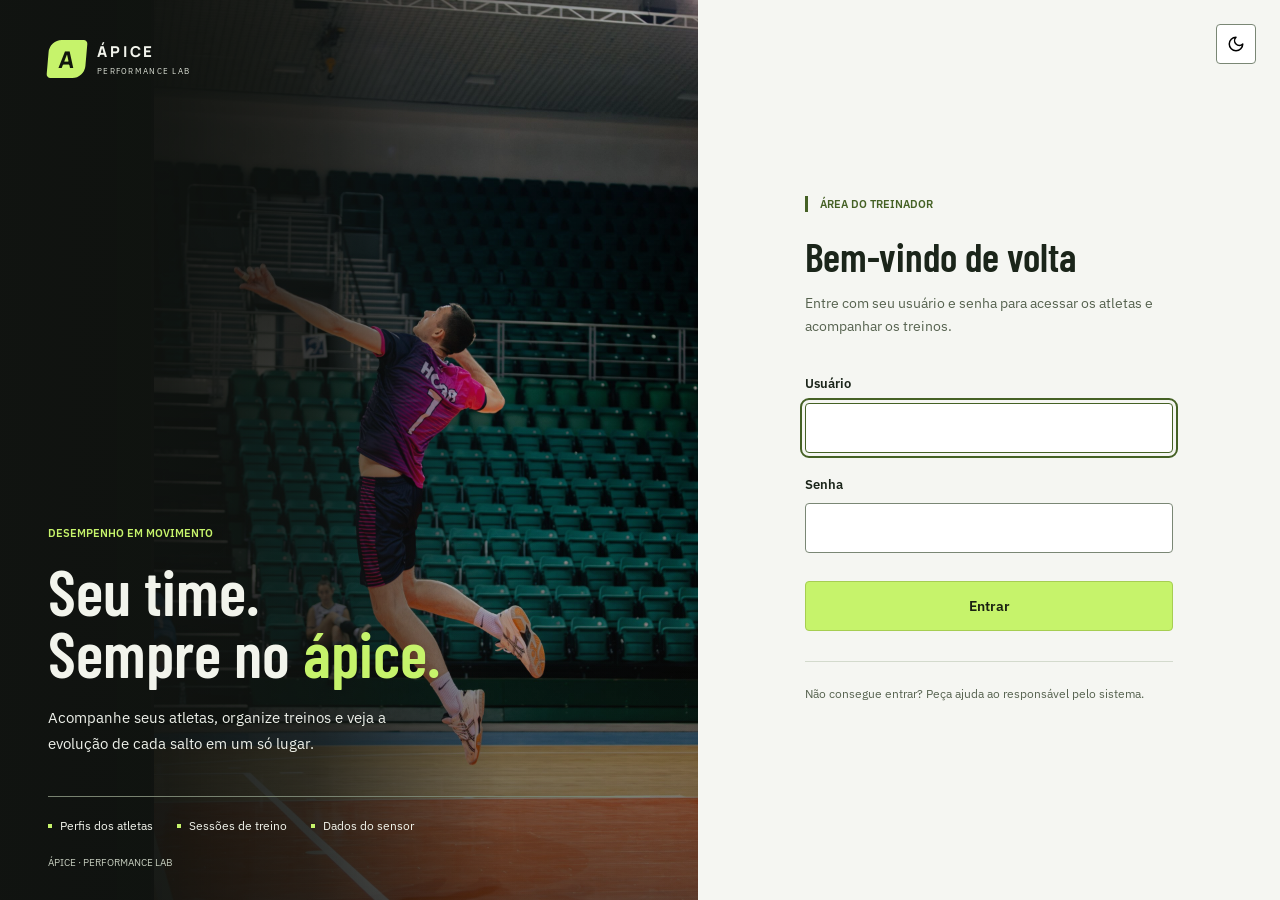
==== commit f44f9c05: "Pequenas alterações nos textos do site" ====
--- a/front-end/login.html
+++ b/front-end/login.html
@@ -25,7 +25,7 @@
         </div>
         <footer class="login-story-footer">
           <ul class="login-highlights" aria-label="Recursos da plataforma">
-            <li>Perfis dos atletas</li><li>Sessões de treino</li><li>Dados da ESP32</li>
+            <li>Perfis dos atletas</li><li>Sessões de treino</li><li>Dados do sensor</li>
           </ul>
           <p class="login-footer">ÁPICE · PERFORMANCE LAB</p>
         </footer>
--- a/front-end/assets/css/styles.css
+++ b/front-end/assets/css/styles.css
@@ -70,6 +70,41 @@
 button:focus-visible, a:focus-visible, input:focus-visible, select:focus-visible, textarea:focus-visible { outline: 3px solid var(--lime-dark); outline-offset: 3px; }
 button:disabled { color: var(--disabled-text); border-color: var(--disabled-border); background: var(--disabled-bg); cursor: wait; }
 .app-shell { min-height: 100vh; }
+body.is-loading { overflow: hidden; }
+.loading-screen {
+  position: fixed;
+  inset: 0;
+  z-index: 1000;
+  display: grid;
+  place-items: center;
+  min-width: 320px;
+  padding: 32px 24px;
+  overflow-y: auto;
+  background: radial-gradient(ellipse at 50% 42%, var(--panel-soft), transparent 65%),
+    repeating-linear-gradient(90deg, transparent 0 79px, var(--line) 79px 80px), var(--bg);
+  opacity: 1;
+  transition: opacity 320ms ease;
+}
+.loading-screen.is-leaving { opacity: 0; pointer-events: none; }
+.loading-screen-content { width: min(100%, 400px); margin: auto; text-align: center; animation: loading-reveal 600ms ease both; }
+.loading-brand { width: 64px; height: 64px; margin: 0 auto 24px; border-radius: 20px 6px 20px 6px; font-size: 40px; box-shadow: 0 0 60px #c6f36b26; }
+.loading-wordmark { display: block; padding-left: .18em; font: 800 clamp(38px, 8vw, 52px)/1.2 Manrope, sans-serif; letter-spacing: .18em; }
+.loading-tagline { display: block; margin-top: 12px; color: var(--muted); font-size: 10px; font-weight: 600; letter-spacing: .23em; }
+.loading-trajectory { display: block; width: min(100%, 320px); margin: 36px auto 24px; overflow: visible; fill: none; }
+.loading-baseline { stroke: var(--line); stroke-width: 1; }
+.loading-arc-track { stroke: var(--line); stroke-width: 2; stroke-dasharray: 3 7; }
+.loading-arc { stroke: var(--lime-dark); stroke-width: 3; stroke-linecap: round; stroke-dasharray: .28 .72; animation: loading-jump 1800ms ease-in-out infinite; }
+.loading-apex { fill: var(--lime-dark); transform-box: fill-box; transform-origin: center; animation: loading-apex 1800ms ease-in-out infinite; }
+.loading-heading { margin: 0 0 10px; font: 600 clamp(24px, 5vw, 30px)/1.2 var(--font-display); }
+.loading-caption { display: inline-flex; align-items: center; gap: 10px; color: var(--muted); font-size: 12px; }
+.loading-dots { display: inline-flex; gap: 4px; }
+.loading-dots i { width: 3px; height: 3px; border-radius: 50%; background: currentColor; animation: loading-dot 1200ms ease-in-out infinite; }
+.loading-dots i:nth-child(2) { animation-delay: 150ms; }
+.loading-dots i:nth-child(3) { animation-delay: 300ms; }
+@keyframes loading-reveal { from { opacity: 0; transform: translateY(12px); } to { opacity: 1; transform: translateY(0); } }
+@keyframes loading-jump { from { stroke-dashoffset: .28; } to { stroke-dashoffset: -.72; } }
+@keyframes loading-apex { 0%, 100% { opacity: .35; transform: scale(.7); } 50% { opacity: 1; transform: scale(1.2); } }
+@keyframes loading-dot { 0%, 80%, 100% { opacity: .3; } 40% { opacity: 1; } }
 .sidebar { width: 236px; position: fixed; inset: 0 auto 0 0; z-index: 5; display: flex; flex-direction: column; padding: 32px 20px 22px; overflow-y: auto; background: #101310; color: #f2f4ec; color-scheme: dark; }
 .brand { display: flex; align-items: center; gap: 11px; color: inherit; text-decoration: none; }
 .brand-mark { display: grid; width: 38px; height: 38px; place-items: center; color: #11160c; background: var(--lime); border-radius: 12px 4px 12px 4px; font-family: Manrope, sans-serif; font-size: 23px; font-weight: 800; transform: skew(-5deg); }
